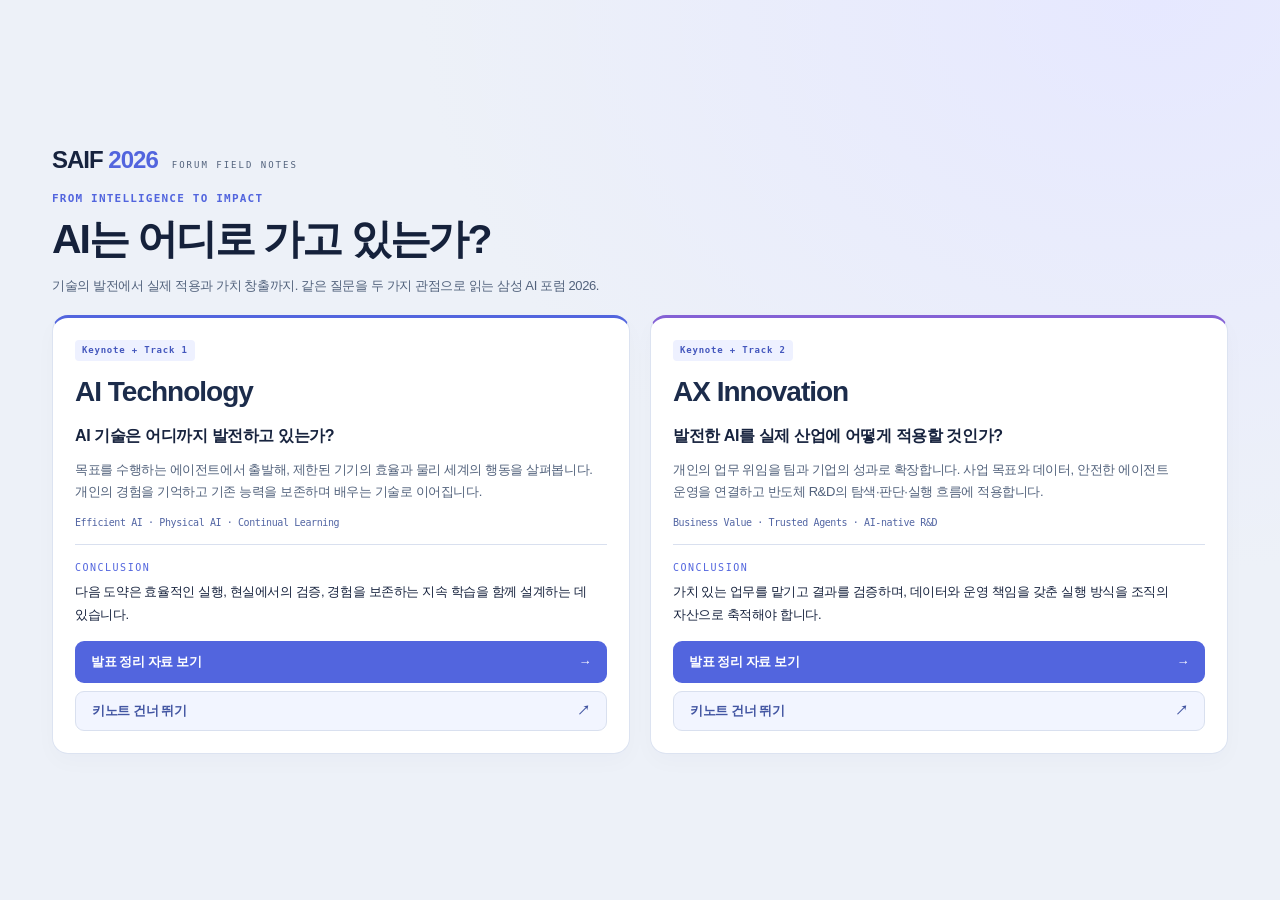
==== index.html @ 1b2054f6 "Group Track 1 sessions and refine presentation content" ====
<!doctype html>
<html lang="ko">
<head>
  <meta charset="utf-8">
  <meta name="viewport" content="width=device-width,initial-scale=1">
  <meta name="theme-color" content="#111a30">
  <link rel="icon" href="data:image/svg+xml,%3Csvg xmlns='http://www.w3.org/2000/svg' viewBox='0 0 32 32'%3E%3Crect width='32' height='32' rx='8' fill='%23111a30'/%3E%3Cpath d='M23 10H12v6h9v6H9' fill='none' stroke='%23b5c2ff' stroke-width='3'/%3E%3C/svg%3E">
  <title>SAIF 2026 · 팀 공유 브리핑</title>
  <link rel="stylesheet" href="./static/style.css?v=15">
</head>
<body class="is-home">
<main id="landing" tabindex="-1" aria-labelledby="landingTitle">
  <div class="landing-brand">SAIF <b>2026</b><span>FORUM FIELD NOTES</span></div>
  <div class="landing-intro"><p class="eyebrow">FROM INTELLIGENCE TO IMPACT</p>
    <h1 id="landingTitle">AI는 어디로 가고 있는가?</h1>
    <p class="landing-description">기술의 발전에서 실제 적용과 가치 창출까지. 같은 질문을 두 가지 관점으로 읽는 삼성 AI 포럼 2026.</p>
  </div>
  <div id="trackCards" class="track-cards"><p role="status">발표 자료를 불러오고 있습니다…</p></div>
  <noscript>발표 자료를 보려면 브라우저에서 JavaScript를 활성화해 주세요.</noscript>
</main>
<aside class="sidebar">
  <a class="brand" href="#/" aria-label="SAIF 2026 트랙 선택으로 이동"><span>SAIF <b>2026</b><small>FORUM FIELD NOTES</small></span></a>
  <div class="edition"><span id="trackLabel">TEAM BRIEFING</span><span id="speakerCount"></span></div>
  <nav id="navigation" aria-label="발표자별 목차"></nav>
  <div class="sidebar-bottom"><span class="dot"></span> 함께 읽고, 다음을 설계하다<small>AGENTIC AI · FROM INTELLIGENCE TO IMPACT</small></div>
</aside>
<div class="workspace">
  <header>
    <div class="breadcrumb">삼성 AI 포럼 <span>/</span> 참석 내용 공유</div>
    <div class="toolbar"><a id="homeLink" href="#/">← SAIF 2026 Tracks</a><button id="presentButton" class="primary" aria-pressed="false">발표 모드 <kbd>F</kbd></button></div>
  </header>
  <div class="mobile-nav"><label for="jumpSelect">발표 이동</label><select id="jumpSelect"></select></div>
  <main id="main" tabindex="-1"><div id="slide" aria-live="polite"><p>발표 자료를 불러오고 있습니다…</p></div></main>
  <footer>
    <div class="position"><span id="counter">—</span><span id="speakerName"></span></div>
    <div id="chapterPages" aria-label="현재 발표자의 장표"></div>
    <div class="paging"><span class="keyhint">← → 이동</span><button id="prev" aria-label="이전 슬라이드" disabled>←</button><button id="next" aria-label="다음 슬라이드" disabled>→</button></div>
  </footer>
  <div class="progress" role="progressbar" aria-label="장표 진행" aria-valuemin="1"><div id="progressFill"></div></div>
</div>
<script src="./static/app.js?v=14"></script>
</body>
</html>
---- static/style.css ----
:root{--paper:#edf1f8;--ink:#17233e;--muted:#52627c;--line:#d9e0ef;--accent:#5265de;--soft:#e5eafa;--white:#ffffff}
*{box-sizing:border-box}
[hidden]{display:none!important}
body{margin:0;background:var(--paper);color:var(--ink);font-family:"Segoe UI","Malgun Gothic",sans-serif;letter-spacing:-.025em}
button,a,input,select{font:inherit}button,a{touch-action:manipulation}button{cursor:pointer;border:1px solid var(--line);border-radius:7px;background:transparent;color:var(--ink);padding:10px 14px}button:hover{background:var(--soft)}button:disabled{opacity:.35;cursor:default}button:focus-visible,a:focus-visible,select:focus-visible,summary:focus-visible{outline:3px solid var(--accent);outline-offset:3px}a{color:inherit}kbd{font-size:10px;margin-left:8px;border:1px solid currentColor;border-radius:3px;padding:2px 4px;opacity:.65}
.sidebar{position:fixed;inset:0 auto 0 0;width:264px;background:#111a30;border-right:1px solid var(--line);padding:30px 18px 20px;display:flex;flex-direction:column}.brand{display:flex;gap:12px;text-decoration:none;font-size:22px;align-items:center;letter-spacing:-1px;padding-left:7px}.brand b{font-weight:400}.brand small{display:block;font-size:9px;letter-spacing:2px;margin-top:6px}.edition{margin:30px 8px 16px;display:flex;justify-content:space-between;font-size:10px;letter-spacing:1.2px;color:var(--muted)}.edition span{color:var(--accent)}
nav{overflow:auto;scrollbar-width:thin;flex:1;padding:3px 5px 12px}nav button{width:100%;text-align:left;display:flex;gap:10px;border:0;margin:2px 0;padding:9px 10px;font-size:11px;align-items:center;line-height:1.55}nav button .num{font-size:10px;color:var(--muted);font-variant-numeric:tabular-nums}nav button.active{background:var(--ink);color:white}nav button.active .num{color:#d0d9ff}.intro-links{padding-bottom:12px;border-bottom:1px solid var(--line);margin-bottom:8px}nav details{border-bottom:1px solid var(--line);padding:3px 0}nav summary{list-style:none;cursor:pointer;display:flex;align-items:center;gap:12px;padding:13px 7px;font-size:13px;font-weight:600}nav summary::-webkit-details-marker{display:none}nav summary small{display:block;font-size:10px;font-weight:400;color:var(--muted);margin-top:4px}.group-number{font-size:10px;color:var(--accent);font-weight:500}.chevron{margin-left:auto;font-size:14px;color:var(--muted);transition:transform .15s}details[open] > summary .chevron{transform:rotate(180deg)}.group-slides{padding:0 0 9px 14px}.current-group > summary{color:var(--accent)}.sidebar-bottom{font-size:11px;padding:18px 7px 0;border-top:1px solid var(--line);margin-top:10px}.sidebar-bottom small{display:block;font-size:7px;letter-spacing:.7px;color:var(--muted);margin-top:8px}.dot{display:inline-block;width:6px;height:6px;border-radius:100%;background:var(--accent);margin-right:6px}
.workspace{margin-left:264px;min-height:100vh;display:flex;flex-direction:column}header{height:76px;flex-shrink:0;border-bottom:1px solid var(--line);margin:0 40px;display:flex;justify-content:space-between;align-items:center;gap:16px}.breadcrumb{font-size:12px;color:var(--muted)}.breadcrumb span{margin:0 12px;color:#91a0bd}.toolbar{display:flex;gap:8px}.toolbar button{font-size:12px}.primary{background:var(--ink);border-color:var(--ink);color:white}.primary:hover{background:#4251be}.mobile-nav{display:none}
main{flex:1;padding:32px 44px;display:flex;flex-direction:column;justify-content:center;max-width:1580px;width:100%;margin:0 auto}.eyebrow{font-size:11px;font-weight:600;letter-spacing:1.7px;color:var(--accent)}.slide-top{display:flex;justify-content:space-between;align-items:center;gap:14px}.chapter-count{font-size:10px;letter-spacing:1px;color:var(--muted);white-space:nowrap}.chapter-count b{color:var(--ink);font-size:14px;margin-left:9px}h1{font-size:clamp(30px,3.15vw,52px);line-height:1.3;letter-spacing:-.055em;margin:20px 0 12px;white-space:pre-line;font-weight:650}.subtitle{font-size:13px;color:var(--muted);line-height:1.7;margin:0 0 25px;word-break:keep-all}
.cards{display:grid;grid-template-columns:repeat(3,minmax(0,1fr));gap:16px}.card{border:1px solid var(--line);background:var(--white);border-radius:10px;padding:23px 21px;min-width:0}.card-label{font-size:9px;letter-spacing:1.4px;font-weight:600;color:var(--muted)}.card h2{font-size:clamp(18px,1.65vw,25px);line-height:1.5;letter-spacing:-.045em;margin:17px 0 13px;word-break:keep-all;overflow-wrap:anywhere}.card ul{list-style:none;margin:0;padding:0}.card li{position:relative;padding-left:12px;font-size:clamp(12px,1.05vw,16px);line-height:1.85;color:#52627c;word-break:keep-all;overflow-wrap:anywhere}.card li+li{margin-top:7px}.card li:before{content:"";width:3px;height:3px;background:#8694d8;border-radius:50%;position:absolute;left:0;top:.85em}.cards.four{grid-template-columns:repeat(2,minmax(0,1fr))}.four .card{padding:18px 21px}.four .card h2{margin:9px 0 8px;font-size:20px}.four .card li{font-size:13px}.detail{display:grid;grid-template-columns:155px minmax(0,1fr);gap:20px;padding:19px 2px;margin-top:18px;border-top:1px solid var(--line);border-bottom:1px solid var(--line)}.detail h2{font-size:12px;line-height:1.75;margin:0;font-weight:650;word-break:keep-all}.detail p{font-size:13px;line-height:1.85;margin:0;color:var(--muted);word-break:keep-all;overflow-wrap:anywhere}.takeaway{margin-top:18px;padding:16px 21px;background:var(--soft);border-left:3px solid var(--ink);border-radius:0 7px 7px 0}.takeaway span{font-size:9px;letter-spacing:1.4px;color:var(--muted)}.takeaway p{font-size:14px;font-weight:500;line-height:1.8;margin:5px 0 0;word-break:keep-all}
.slide--hero h1{font-size:clamp(32px,3.9vw,63px);margin-top:25px}.slide--hero .cards{margin-top:30px}.slide--hero .card{background:transparent;border:0;border-top:1px solid #c6d0ec;border-radius:0;padding:19px 7px 8px}.slide--hero{position:relative}.slide--hero:after{content:"↗";position:absolute;right:12px;top:40px;font-size:145px;line-height:1;color:#dfe4fb;z-index:-1}.slide--metrics .card h2{font-size:clamp(23px,2.15vw,36px)}.slide--metrics .card:last-child{background:var(--ink)}.slide--metrics .card:last-child h2,.slide--metrics .card:last-child li{color:#edf1f8}.slide--metrics .card:last-child .card-label{color:#c5cef2}.slide--performance .card:nth-child(2){background:var(--ink)}.slide--performance .card h2{font-size:clamp(23px,2.3vw,37px)}.slide--performance .card:nth-child(2) h2{color:#c4b5fd}.slide--performance .card:nth-child(2) li,.slide--performance .card:nth-child(2) .card-label{color:#e0e6ff}.slide--flow .card{position:relative}.slide--flow .card:not(:last-child):after{content:"→";position:absolute;right:-15px;top:48%;background:var(--paper);z-index:1;border:1px solid var(--line);border-radius:50%;width:28px;height:28px;text-align:center;line-height:25px}.slide--closing .takeaway{background:var(--ink);border-color:var(--accent);color:var(--paper)}.slide--closing .takeaway span{color:#c5cef2}
footer{margin:0 40px;border-top:1px solid var(--line);padding:17px 0;display:flex;justify-content:space-between;align-items:center;gap:15px;font-size:12px}.position{display:flex;align-items:center;gap:17px}#counter{font-weight:600;letter-spacing:1px}#speakerName{color:var(--muted);font-size:11px}.paging{display:flex;align-items:center;gap:10px}.paging button{padding:8px 15px}.keyhint{font-size:10px;color:var(--muted);margin-right:10px}#chapterPages{display:flex;gap:7px}#chapterPages button{border-radius:50%;height:28px;width:28px;padding:0;font-size:10px}#chapterPages .selected{background:var(--ink);border-color:var(--ink);color:var(--paper)}.progress{height:3px;background:var(--line)}#progressFill{height:100%;background:var(--accent);transition:width .2s}.presenting .sidebar,.presenting .breadcrumb,.presenting .mobile-nav{display:none}.presenting .workspace{margin-left:0}.presenting header{height:54px;justify-content:flex-end}.presenting main{max-width:1400px}.presenting h1{font-size:clamp(35px,3.7vw,58px)}
@media(min-width:1500px){main{padding:40px 55px}.card{padding:27px}.detail p{font-size:15px}.detail{grid-template-columns:170px minmax(0,1fr)}.detail h2{font-size:14px}.takeaway p{font-size:16px}}
@media(max-width:1100px){.sidebar{width:225px;padding:24px 12px}.workspace{margin-left:225px}header{margin:0 26px}.breadcrumb{display:none}header{justify-content:flex-end}main{padding:28px}.card{padding:18px 14px}.card h2{font-size:18px}.card li{font-size:12px}.detail{grid-template-columns:125px minmax(0,1fr);gap:14px}footer{margin:0 26px}#speakerName{display:none}.slide--metrics .card h2{font-size:23px}}
@media(max-width:760px){.sidebar{position:static;width:100%;padding:16px 20px;display:block}.brand{font-size:19px;padding:0}.brand small{font-size:8px}.edition,.sidebar-bottom,nav{display:none}.workspace{margin-left:0;min-height:calc(100vh - 70px)}header{height:60px;margin:0 20px}.toolbar{width:100%;justify-content:space-between}.toolbar button{font-size:11px;padding:9px}kbd{display:none}.mobile-nav{display:flex;gap:10px;align-items:center;margin:18px 20px 0}.mobile-nav label{font-size:11px;white-space:nowrap}.mobile-nav select{min-width:0;width:100%;padding:9px;background:var(--white);border:1px solid var(--line);border-radius:5px;color:var(--ink);font-size:12px}main{padding:25px 20px}.cards,.cards.four{grid-template-columns:1fr}.card{padding:21px}.card h2{font-size:23px;margin:12px 0}.card li{font-size:14px}.four .card h2{font-size:22px}.slide--hero .cards{margin-top:22px}.slide--flow .card:after{display:none!important}.subtitle{font-size:12px;margin-bottom:23px}.detail{grid-template-columns:1fr;gap:8px;padding:18px 0}.detail h2{font-size:14px}.detail p{font-size:13px}.takeaway p{font-size:13px}.slide--hero:after{font-size:95px;top:65px}.presenting h1{font-size:34px}.eyebrow{font-size:10px;letter-spacing:.8px}.chapter-count{font-size:8px}.keyhint{display:none}footer{margin:0 20px;gap:8px}.paging{gap:5px}.paging button{padding:7px 11px}#chapterPages{gap:4px}#chapterPages button{height:23px;width:23px;font-size:9px}#counter{font-size:10px}}
@media(prefers-reduced-motion:reduce){*{transition:none!important;scroll-behavior:auto!important}}

/* The slide is a document; only its inner card collection is a grid. */
#slide{min-width:0;container-type:inline-size}
.slide{display:block;width:100%;min-width:0}
.group-heading{min-width:0;flex:1}
nav summary{align-items:flex-start;gap:9px}
nav summary strong{display:block;font-size:16px;font-weight:750;line-height:1.5;word-break:keep-all;overflow-wrap:anywhere}
nav summary small{font-size:12px;font-weight:400;line-height:1.5;margin-top:5px;white-space:normal;overflow-wrap:anywhere}
.group-number,.chevron{flex-shrink:0;margin-top:5px}
.card-label{overflow-wrap:anywhere}
.slide h1,.slide .subtitle,.slide .takeaway p{overflow-wrap:anywhere}
@container (max-width:700px){
  .cards,.cards.four{grid-template-columns:1fr}
  .card,.four .card{padding:20px}
  .card h2,.four .card h2{font-size:22px;margin:10px 0}
  .card li,.four .card li{font-size:14px}
  .slide--flow .card:after{display:none}
  .detail{grid-template-columns:1fr;gap:8px}
  .detail h2{font-size:14px}
}

/* SAIF visual identity: midnight navigation and luminous blue accents. */
body{background:radial-gradient(ellipse at 90% 0%,#e6e8ff 0,transparent 45%),var(--paper)}
.sidebar{
  --ink:#f0f4ff;--muted:#aab7d2;--line:#2b3650;--soft:#202c46;--accent:#a7b3ff;
  background:linear-gradient(165deg,#17233e 0%,#111a30 65%,#1a2040 100%);
  color:var(--ink);border-right:0;box-shadow:6px 0 24px #15203b0c;
}
.brand{font-size:25px;font-weight:750;letter-spacing:-.8px}
.brand b{font-weight:750;color:#b5c2ff}
.brand small{font-family:Consolas,monospace;font-size:9px;letter-spacing:2.3px;color:#aab7d2}
.edition{font-family:Consolas,monospace;letter-spacing:.5px}
.edition span{background:#293453;border:1px solid #43537a;padding:3px 5px;border-radius:4px;font-size:9px}
nav{scrollbar-color:#465576 transparent}
nav button{border-radius:8px}
nav button.active{background:#5265de;color:#fff;box-shadow:0 4px 14px #050c2133}
nav button.active .num{color:#e0e6ff}
nav .current-group > summary{color:#fff}
.group-number{color:#b3bfff;font-family:Consolas,monospace}
.sidebar-bottom{color:#c4cee3}
.dot{background:#a7b3ff;box-shadow:0 0 0 3px #a7b3ff15}
header{border-bottom-color:#d4ddef}
.breadcrumb{font-weight:500}
.primary{background:#5265de;border-color:#5265de;border-radius:20px;box-shadow:0 4px 12px #5265de20}
.primary:hover{background:#4251be}
.eyebrow{font-family:Consolas,"Malgun Gothic",monospace;letter-spacing:1.2px;font-weight:700}
.chapter-count{font-family:Consolas,monospace;border:1px solid #d6ddf0;border-radius:6px;padding:6px 10px;background:#ffffff80}
h1{font-weight:750;letter-spacing:-.05em;color:#15213b}
.subtitle{color:#566681}
.card{
  --card-accent:#5265de;
  border:1px solid #dce3f1;border-top:3px solid var(--card-accent);border-radius:16px;
  box-shadow:0 8px 22px #243a6506;background:#fff;
}
.card:nth-child(2){--card-accent:#8461d5}
.card:nth-child(3){--card-accent:#3085ae}
.card:nth-child(4){--card-accent:#6376a9}
.card-label{
  display:inline-block;padding:4px 7px;border-radius:4px;
  background:#eef1ff;color:#4457bd;line-height:1.5;letter-spacing:.8px;
  font-family:Consolas,monospace;font-weight:700;
}
.card h2{font-weight:700;color:#1c2c4b}
.card li:before{background:var(--card-accent);width:4px;height:4px}
.detail{border:1px solid #dce3f2;background:#e8edf7;border-radius:12px;padding:18px 20px;gap:20px}
.detail h2{color:#4255a2;font-weight:700}
.detail p{color:#4d5e7b}
.takeaway{
  background:linear-gradient(110deg,#192742,#283457);color:#f4f6ff;
  border:1px solid #34466c;border-left:1px solid #34466c;border-radius:12px;
  box-shadow:0 8px 20px #182b4a08;
}
.takeaway span{color:#bdcaff;font-family:Consolas,monospace;letter-spacing:1.5px}
.takeaway p{color:#f4f6ff;font-weight:550}
.slide--hero:after{display:none}
.slide--hero .card{border:1px solid #dce3f1;border-top:3px solid var(--card-accent);border-radius:16px;background:#fff;padding:23px 21px}
.slide--metrics .card:last-child,.slide--performance .card:nth-child(2){background:linear-gradient(150deg,#26365d,#26305c);border-color:#4c5c89}
.slide--metrics .card:last-child h2,.slide--performance .card:nth-child(2) h2{color:#d1c5ff}
.slide--metrics .card:last-child li,.slide--performance .card:nth-child(2) li{color:#edf1ff}
.slide--metrics .card:last-child .card-label,.slide--performance .card:nth-child(2) .card-label{background:#394b77;color:#e1e7ff}
.slide--flow .card:not(:last-child):after{background:#f5f7ff;border-color:#d2daf1;color:#5265de;font-weight:700}
.slide--closing .takeaway{background:linear-gradient(110deg,#303a77,#514283);border-color:#5c64a6}
.slide--closing .takeaway span{color:#d3d9ff}
#chapterPages button{border-radius:7px;background:#ffffff80}
#chapterPages .selected{background:#5265de;border-color:#5265de;color:#fff}
#chapterPages{flex-wrap:wrap;justify-content:center}
#chapterPages button{flex:0 0 28px}
.detail-links{display:flex;flex-wrap:wrap;gap:8px;margin-top:14px}
.detail-links a{display:inline-block;max-width:100%;padding:8px 11px;border:1px solid #c9d2eb;border-radius:7px;color:#354ba8;background:#f2f5ff;font-size:12px;line-height:1.5;text-decoration:none;overflow-wrap:anywhere}
.detail-links a:hover{background:#e5ebff}
.detail-links a:focus-visible{outline:2px solid #5265de;outline-offset:3px}
@media(max-width:1100px){footer{flex-wrap:wrap}#chapterPages{order:3;flex-basis:100%;padding-top:4px}.paging{margin-left:auto}}
@media(max-width:760px){#chapterPages{gap:5px}#chapterPages button{flex-basis:23px}.position{flex-wrap:wrap;gap:7px}}
.paging button{background:#ffffff99;border-color:#d5ddf0;border-radius:9px}
.paging button:hover{background:#e4e9fc}
#counter{font-family:Consolas,monospace;color:#4255a2}
#progressFill{background:linear-gradient(90deg,#5265de,#9878df)}
.slide--summary h1{font-size:clamp(28px,2.6vw,42px);line-height:1.25;margin:16px 0 10px}
.slide--summary .subtitle{margin-bottom:20px}
.slide--summary .card{padding:20px 23px}
.slide--summary .card h2{font-size:21px;line-height:1.5;margin:10px 0 12px}
.slide--summary .card li{font-size:14px;line-height:1.85}
.slide--summary .card li+li{margin-top:9px}
@container (max-width:700px){.slide--summary .cards{grid-template-columns:1fr}.slide--summary .card{padding:20px}.slide--summary .card h2{font-size:20px}}
@media(max-width:760px){
  .brand{font-size:22px}
  .sidebar{background:linear-gradient(110deg,#17233e,#222b4d)}
  .detail{padding:17px}
  .slide--hero .card{padding:20px}
  .chapter-count{padding:5px 7px}
}

/* Track selection shares the presentation palette, cards and type scale. */
#landing{display:none;max-width:1240px;padding:24px 32px;min-height:100vh;min-height:100dvh;justify-content:center}
.is-home #landing{display:flex}
.is-home>.sidebar,.is-home>.workspace{display:none}
.landing-brand{font-size:24px;font-weight:750;letter-spacing:-1px}
.landing-brand b{color:var(--accent)}
.landing-brand>span{display:inline-block;font:9px Consolas,monospace;letter-spacing:2px;color:var(--muted);margin-left:14px}
.landing-intro{margin:18px 0}
.landing-intro .eyebrow{margin:0}
.landing-intro h1{font-size:clamp(30px,3.2vw,44px);margin:8px 0;word-break:keep-all}
.landing-description{color:var(--muted);font-size:13px;line-height:1.7;margin:0}
.track-cards{display:grid;grid-template-columns:repeat(2,minmax(0,1fr));gap:20px}
.track-card{display:flex;flex-direction:column;padding:22px}
.track-card h2{font-size:28px;margin:10px 0;letter-spacing:-1px}
.track-card>.card-label{align-self:flex-start}
.track-question{font-size:16px;font-weight:650;line-height:1.6;margin:0 0 10px;word-break:keep-all}
.track-summary{font-size:13px;line-height:1.75;color:var(--muted);margin:0 0 10px;word-break:keep-all}
.track-themes{font:10px/1.8 Consolas,monospace;color:#5265a3;margin:0 0 12px}
.track-conclusion{margin-top:auto;border-top:1px solid var(--line);padding-top:12px}
.track-conclusion>span{font:10px Consolas,monospace;letter-spacing:1.5px;color:var(--accent)}
.track-conclusion>p{font-size:13px;line-height:1.75;margin:6px 0 14px;word-break:keep-all}
.track-link{display:flex;justify-content:space-between;align-items:center;background:var(--accent);color:white;border-radius:9px;padding:12px 16px;text-decoration:none;font-size:13px;font-weight:600}
.track-link:hover{background:#4251be}
.skip-keynote{display:flex;justify-content:space-between;align-items:center;margin-top:8px;padding:10px 16px;border:1px solid var(--line);border-radius:9px;background:#f2f5ff;color:#4255a2;text-decoration:none;font-size:13px;font-weight:600}
.skip-keynote:hover{background:var(--soft)}
#homeLink{display:inline-flex;align-items:center;text-decoration:none;font-size:11px;padding:9px 11px;border:1px solid var(--line);border-radius:8px;white-space:nowrap}
#homeLink:hover{background:var(--soft)}
.edition{gap:6px;align-items:center}
#trackLabel{background:transparent;border:0;padding:0;font-size:10px}
#main:focus,#landing:focus{outline:none}
@media(max-width:760px){
  #landing{padding:24px 20px;justify-content:flex-start}
  .landing-intro{margin:22px 0}
  .landing-description{font-size:14px}
  .track-cards{grid-template-columns:1fr;gap:20px}
  .track-card{padding:24px}
  .track-card h2{font-size:30px}
  .track-question{font-size:18px}
  #homeLink{font-size:10px;padding:8px}
}

nav .topic-session{margin-top:10px}
nav .topic-session > summary strong{font-size:18px;color:var(--accent)}
nav .topic-session > details{margin-left:10px;border-bottom:0}
nav .topic-session.current-session > summary{background:var(--soft);border-radius:7px}
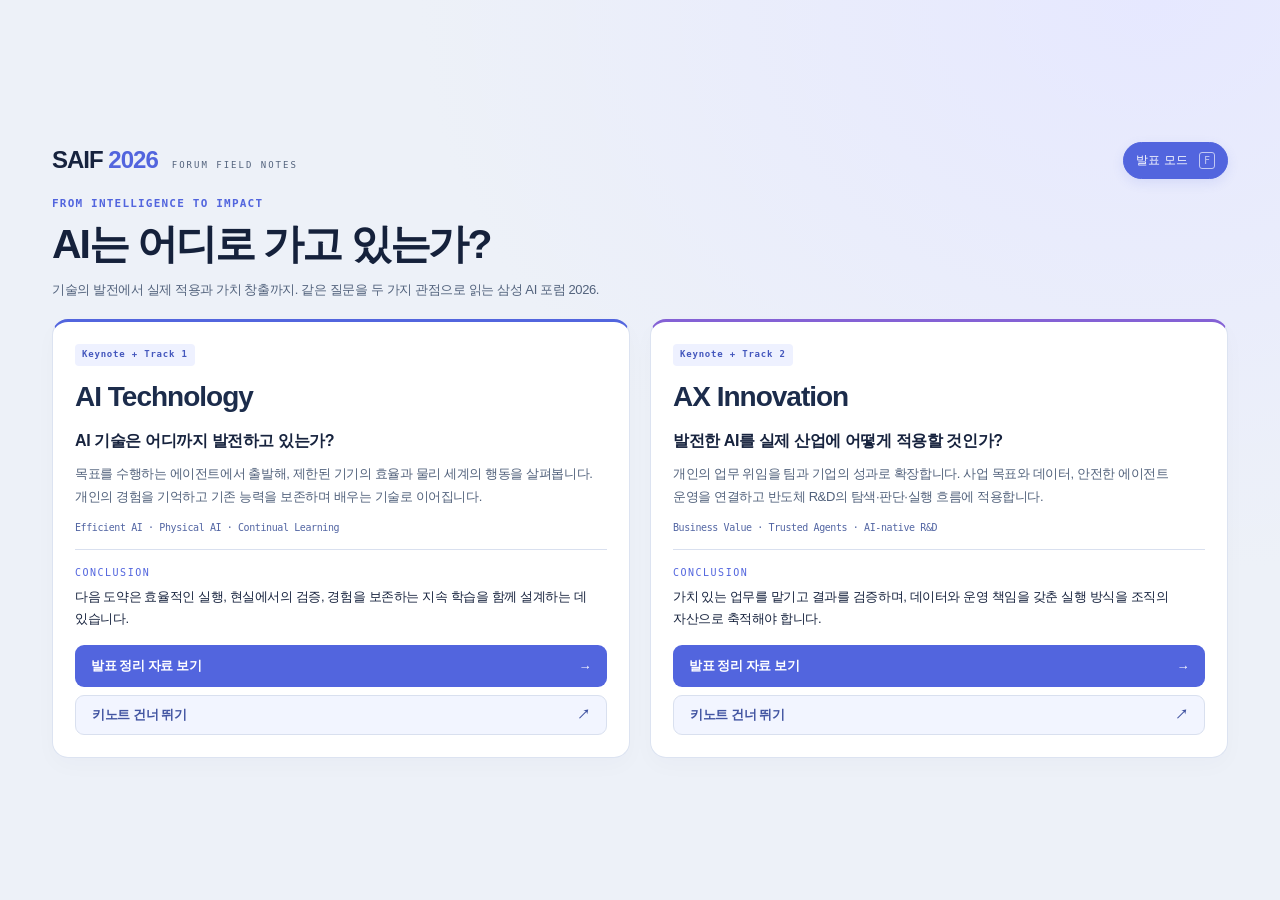
==== commit d30ec9c1: "Restore speaker metadata and enable landing presentation mode" ====
--- a/index.html
+++ b/index.html
@@ -6,11 +6,11 @@
   <meta name="theme-color" content="#111a30">
   <link rel="icon" href="data:image/svg+xml,%3Csvg xmlns='http://www.w3.org/2000/svg' viewBox='0 0 32 32'%3E%3Crect width='32' height='32' rx='8' fill='%23111a30'/%3E%3Cpath d='M23 10H12v6h9v6H9' fill='none' stroke='%23b5c2ff' stroke-width='3'/%3E%3C/svg%3E">
   <title>SAIF 2026 · 팀 공유 브리핑</title>
-  <link rel="stylesheet" href="./static/style.css?v=15">
+  <link rel="stylesheet" href="./static/style.css?v=16">
 </head>
 <body class="is-home">
 <main id="landing" tabindex="-1" aria-labelledby="landingTitle">
-  <div class="landing-brand">SAIF <b>2026</b><span>FORUM FIELD NOTES</span></div>
+  <div class="landing-toolbar"><div class="landing-brand">SAIF <b>2026</b><span>FORUM FIELD NOTES</span></div><button id="landingPresentButton" class="primary" aria-pressed="false">발표 모드 <kbd>F</kbd></button></div>
   <div class="landing-intro"><p class="eyebrow">FROM INTELLIGENCE TO IMPACT</p>
     <h1 id="landingTitle">AI는 어디로 가고 있는가?</h1>
     <p class="landing-description">기술의 발전에서 실제 적용과 가치 창출까지. 같은 질문을 두 가지 관점으로 읽는 삼성 AI 포럼 2026.</p>
@@ -38,6 +38,6 @@
   </footer>
   <div class="progress" role="progressbar" aria-label="장표 진행" aria-valuemin="1"><div id="progressFill"></div></div>
 </div>
-<script src="./static/app.js?v=14"></script>
+<script src="./static/app.js?v=16"></script>
 </body>
 </html>
--- a/static/style.css
+++ b/static/style.css
@@ -131,6 +131,8 @@
 .is-home #landing{display:flex}
 .is-home>.sidebar,.is-home>.workspace{display:none}
 .landing-brand{font-size:24px;font-weight:750;letter-spacing:-1px}
+.landing-toolbar{display:flex;align-items:center;justify-content:space-between;gap:12px;flex-wrap:wrap}
+.landing-toolbar button{font-size:12px;padding:9px 12px;flex-shrink:0}
 .landing-brand b{color:var(--accent)}
 .landing-brand>span{display:inline-block;font:9px Consolas,monospace;letter-spacing:2px;color:var(--muted);margin-left:14px}
 .landing-intro{margin:18px 0}
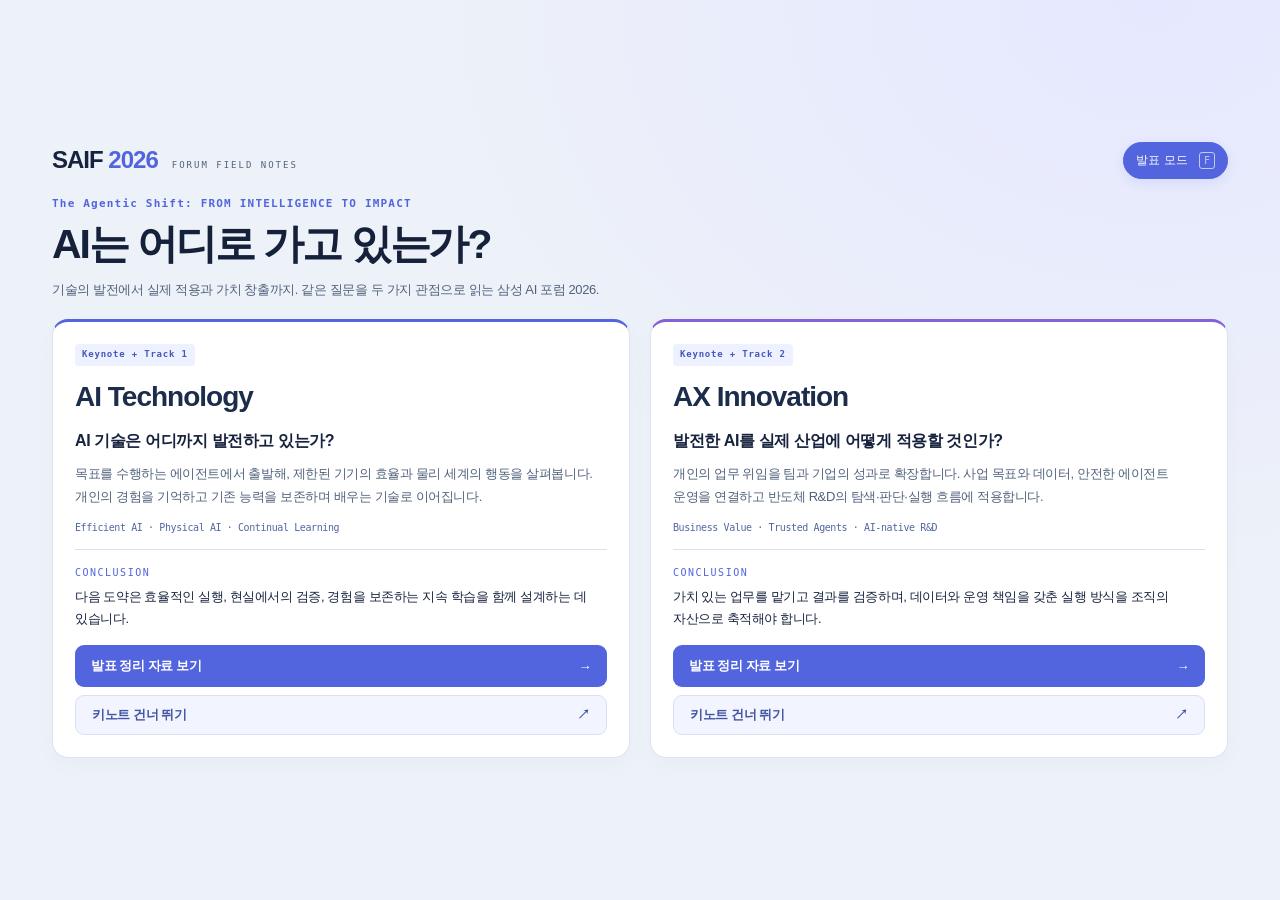
==== commit c59d1195: "Refine world model results and relocate launch scripts" ====
--- a/index.html
+++ b/index.html
@@ -11,7 +11,7 @@
 <body class="is-home">
 <main id="landing" tabindex="-1" aria-labelledby="landingTitle">
   <div class="landing-toolbar"><div class="landing-brand">SAIF <b>2026</b><span>FORUM FIELD NOTES</span></div><button id="landingPresentButton" class="primary" aria-pressed="false">발표 모드 <kbd>F</kbd></button></div>
-  <div class="landing-intro"><p class="eyebrow">FROM INTELLIGENCE TO IMPACT</p>
+  <div class="landing-intro"><p class="eyebrow">The Agentic Shift: FROM INTELLIGENCE TO IMPACT</p>
     <h1 id="landingTitle">AI는 어디로 가고 있는가?</h1>
     <p class="landing-description">기술의 발전에서 실제 적용과 가치 창출까지. 같은 질문을 두 가지 관점으로 읽는 삼성 AI 포럼 2026.</p>
   </div>
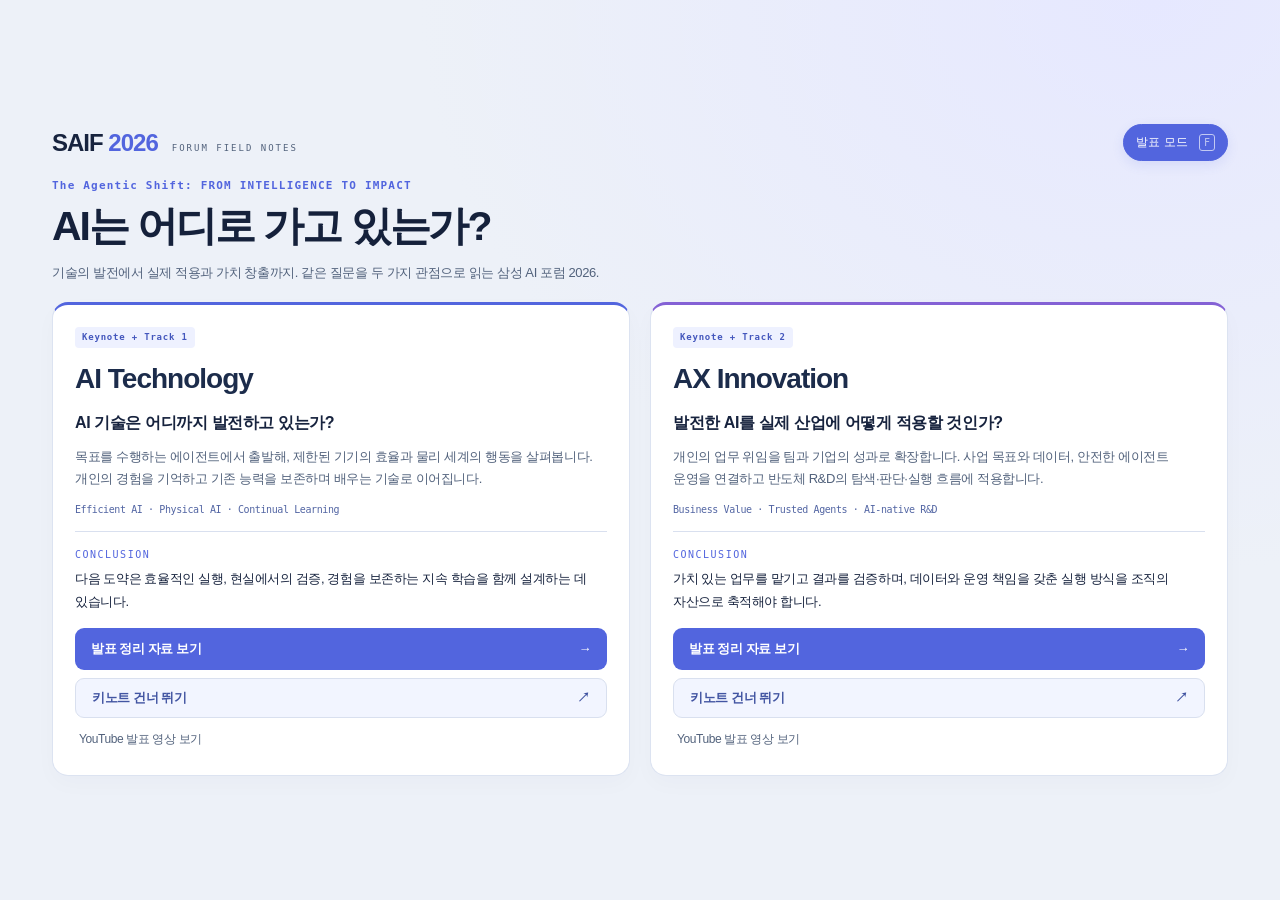
==== commit 9a97b0e5: "Clarify NB-LoRA results and add presentation video links" ====
--- a/index.html
+++ b/index.html
@@ -6,7 +6,7 @@
   <meta name="theme-color" content="#111a30">
   <link rel="icon" href="data:image/svg+xml,%3Csvg xmlns='http://www.w3.org/2000/svg' viewBox='0 0 32 32'%3E%3Crect width='32' height='32' rx='8' fill='%23111a30'/%3E%3Cpath d='M23 10H12v6h9v6H9' fill='none' stroke='%23b5c2ff' stroke-width='3'/%3E%3C/svg%3E">
   <title>SAIF 2026 · 팀 공유 브리핑</title>
-  <link rel="stylesheet" href="./static/style.css?v=16">
+  <link rel="stylesheet" href="./static/style.css?v=17">
 </head>
 <body class="is-home">
 <main id="landing" tabindex="-1" aria-labelledby="landingTitle">
@@ -38,6 +38,6 @@
   </footer>
   <div class="progress" role="progressbar" aria-label="장표 진행" aria-valuemin="1"><div id="progressFill"></div></div>
 </div>
-<script src="./static/app.js?v=16"></script>
+<script src="./static/app.js?v=17"></script>
 </body>
 </html>
--- a/static/style.css
+++ b/static/style.css
@@ -153,6 +153,8 @@
 .track-link:hover{background:#4251be}
 .skip-keynote{display:flex;justify-content:space-between;align-items:center;margin-top:8px;padding:10px 16px;border:1px solid var(--line);border-radius:9px;background:#f2f5ff;color:#4255a2;text-decoration:none;font-size:13px;font-weight:600}
 .skip-keynote:hover{background:var(--soft)}
+.video-link{display:flex;justify-content:space-between;align-items:center;margin-top:8px;padding:5px 4px;color:var(--muted);font-size:12px;text-decoration:none}
+.video-link:hover{color:var(--accent);text-decoration:underline}
 #homeLink{display:inline-flex;align-items:center;text-decoration:none;font-size:11px;padding:9px 11px;border:1px solid var(--line);border-radius:8px;white-space:nowrap}
 #homeLink:hover{background:var(--soft)}
 .edition{gap:6px;align-items:center}
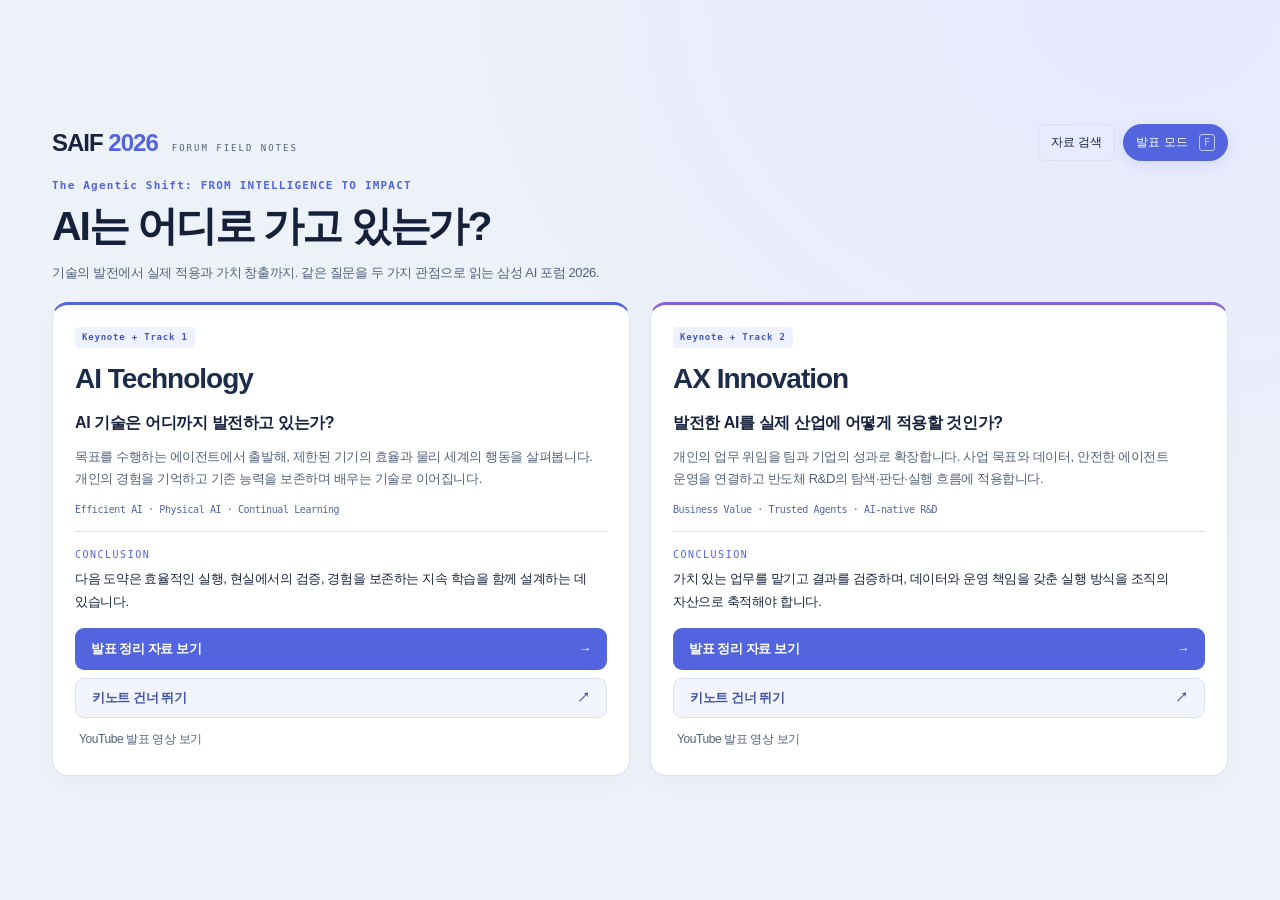
==== commit f3584f88: "Add presentation search and exclude local design documents" ====
--- a/index.html
+++ b/index.html
@@ -6,11 +6,11 @@
   <meta name="theme-color" content="#111a30">
   <link rel="icon" href="data:image/svg+xml,%3Csvg xmlns='http://www.w3.org/2000/svg' viewBox='0 0 32 32'%3E%3Crect width='32' height='32' rx='8' fill='%23111a30'/%3E%3Cpath d='M23 10H12v6h9v6H9' fill='none' stroke='%23b5c2ff' stroke-width='3'/%3E%3C/svg%3E">
   <title>SAIF 2026 · 팀 공유 브리핑</title>
-  <link rel="stylesheet" href="./static/style.css?v=17">
+  <link rel="stylesheet" href="./static/style.css?v=18">
 </head>
 <body class="is-home">
 <main id="landing" tabindex="-1" aria-labelledby="landingTitle">
-  <div class="landing-toolbar"><div class="landing-brand">SAIF <b>2026</b><span>FORUM FIELD NOTES</span></div><button id="landingPresentButton" class="primary" aria-pressed="false">발표 모드 <kbd>F</kbd></button></div>
+  <div class="landing-toolbar"><div class="landing-brand">SAIF <b>2026</b><span>FORUM FIELD NOTES</span></div><div class="landing-actions"><button type="button" data-open-search aria-haspopup="dialog">자료 검색</button><button id="landingPresentButton" class="primary" aria-pressed="false">발표 모드 <kbd>F</kbd></button></div></div>
   <div class="landing-intro"><p class="eyebrow">The Agentic Shift: FROM INTELLIGENCE TO IMPACT</p>
     <h1 id="landingTitle">AI는 어디로 가고 있는가?</h1>
     <p class="landing-description">기술의 발전에서 실제 적용과 가치 창출까지. 같은 질문을 두 가지 관점으로 읽는 삼성 AI 포럼 2026.</p>
@@ -27,7 +27,7 @@
 <div class="workspace">
   <header>
     <div class="breadcrumb">삼성 AI 포럼 <span>/</span> 참석 내용 공유</div>
-    <div class="toolbar"><a id="homeLink" href="#/">← SAIF 2026 Tracks</a><button id="presentButton" class="primary" aria-pressed="false">발표 모드 <kbd>F</kbd></button></div>
+    <div class="toolbar"><a id="homeLink" href="#/">← SAIF 2026 Tracks</a><button type="button" data-open-search aria-haspopup="dialog">자료 검색</button><button id="presentButton" class="primary" aria-pressed="false">발표 모드 <kbd>F</kbd></button></div>
   </header>
   <div class="mobile-nav"><label for="jumpSelect">발표 이동</label><select id="jumpSelect"></select></div>
   <main id="main" tabindex="-1"><div id="slide" aria-live="polite"><p>발표 자료를 불러오고 있습니다…</p></div></main>
@@ -38,6 +38,14 @@
   </footer>
   <div class="progress" role="progressbar" aria-label="장표 진행" aria-valuemin="1"><div id="progressFill"></div></div>
 </div>
-<script src="./static/app.js?v=17"></script>
+<dialog id="searchDialog" aria-labelledby="searchTitle" aria-describedby="searchHelp">
+  <div class="search-header"><h2 id="searchTitle">발표 자료 검색</h2><button id="closeSearch" type="button" aria-label="검색 닫기">닫기 <kbd>Esc</kbd></button></div>
+  <p id="searchHelp">발표 제목, 발표자, 본문의 단어로 검색하세요. 여러 단어를 입력하면 모두 포함된 슬라이드를 찾습니다.</p>
+  <div class="search-controls"><div class="search-query"><label for="searchInput">검색어</label><input id="searchInput" type="search" placeholder="예: 기억 보존, 월드 모델, 이윤수" autocomplete="off" maxlength="200"></div><div><label for="searchScope">검색 범위</label><select id="searchScope"><option value="all">전체 자료</option><option value="ai-technology">AI Technology</option><option value="ax-innovation">AX Innovation</option></select></div></div>
+  <p id="searchStatus" role="status" aria-live="polite"></p>
+  <ol id="searchResults" aria-label="검색 결과"></ol>
+</dialog>
+<script src="./static/app.js?v=19"></script>
+<script src="./static/search.js?v=1"></script>
 </body>
 </html>
--- a/static/style.css
+++ b/static/style.css
@@ -175,3 +175,39 @@
 nav .topic-session > summary strong{font-size:18px;color:var(--accent)}
 nav .topic-session > details{margin-left:10px;border-bottom:0}
 nav .topic-session.current-session > summary{background:var(--soft);border-radius:7px}
+
+/* Search stays available on the landing page and in presentation mode. */
+.landing-actions{display:flex;align-items:center;gap:8px}
+.toolbar{gap:8px;flex-wrap:wrap}
+body.search-open{overflow:hidden}
+#searchDialog{width:min(760px,calc(100vw - 32px));max-height:calc(100dvh - 48px);padding:24px;border:1px solid var(--line);border-radius:18px;background:#f7f9ff;color:var(--ink);box-shadow:0 24px 80px #111a3040}
+#searchDialog[open]{display:flex;flex-direction:column}
+#searchDialog::backdrop{background:#111a3099}
+.search-header{display:flex;align-items:center;justify-content:space-between;gap:12px}
+.search-header h2{margin:0;font-size:22px}
+#closeSearch{flex-shrink:0;font-size:12px}
+#searchHelp{font-size:13px;line-height:1.7;color:var(--muted);margin:12px 0 16px}
+.search-controls{display:flex;gap:12px;align-items:end;flex-shrink:0}
+.search-controls>div{min-width:0}
+.search-query{flex:1}
+.search-controls label{display:block;font-size:12px;font-weight:600;margin-bottom:6px}
+.search-controls input,.search-controls select{width:100%;min-height:44px;border:1px solid #b9c5df;border-radius:8px;background:#fff;color:var(--ink);padding:10px;font:inherit;font-size:14px}
+#searchStatus{font-size:12px;color:var(--muted);line-height:1.6;margin:14px 0;flex-shrink:0}
+#searchResults{list-style:none;margin:0;padding:0;overflow-y:auto;overscroll-behavior:contain;min-height:0}
+#searchResults li+li{margin-top:10px}
+.search-result{display:flex;flex-direction:column;gap:7px;text-decoration:none;padding:16px;border:1px solid var(--line);border-radius:10px;background:#fff;overflow-wrap:anywhere}
+.search-result:hover{border-color:var(--accent);background:#f0f3ff}
+.search-result:focus-visible{outline-offset:-3px}
+.search-result strong{font-size:17px;line-height:1.5}
+.search-result-meta{font-size:11px;color:#4255a2}
+.search-result-speaker,.search-excerpt{font-size:12px;color:var(--muted);line-height:1.7}
+.search-result mark{background:#ffe7a6;color:#17233e;border-radius:2px}
+@media(max-width:760px){
+  .toolbar{gap:5px}
+  .toolbar button{padding:8px;font-size:11px}
+  #homeLink{font-size:9px;padding:8px 5px}
+  #searchDialog{padding:18px;width:calc(100vw - 20px);max-height:calc(100dvh - 20px)}
+  .search-controls{flex-direction:column;align-items:stretch}
+  .search-header h2{font-size:19px}
+  .search-result{padding:13px}
+}
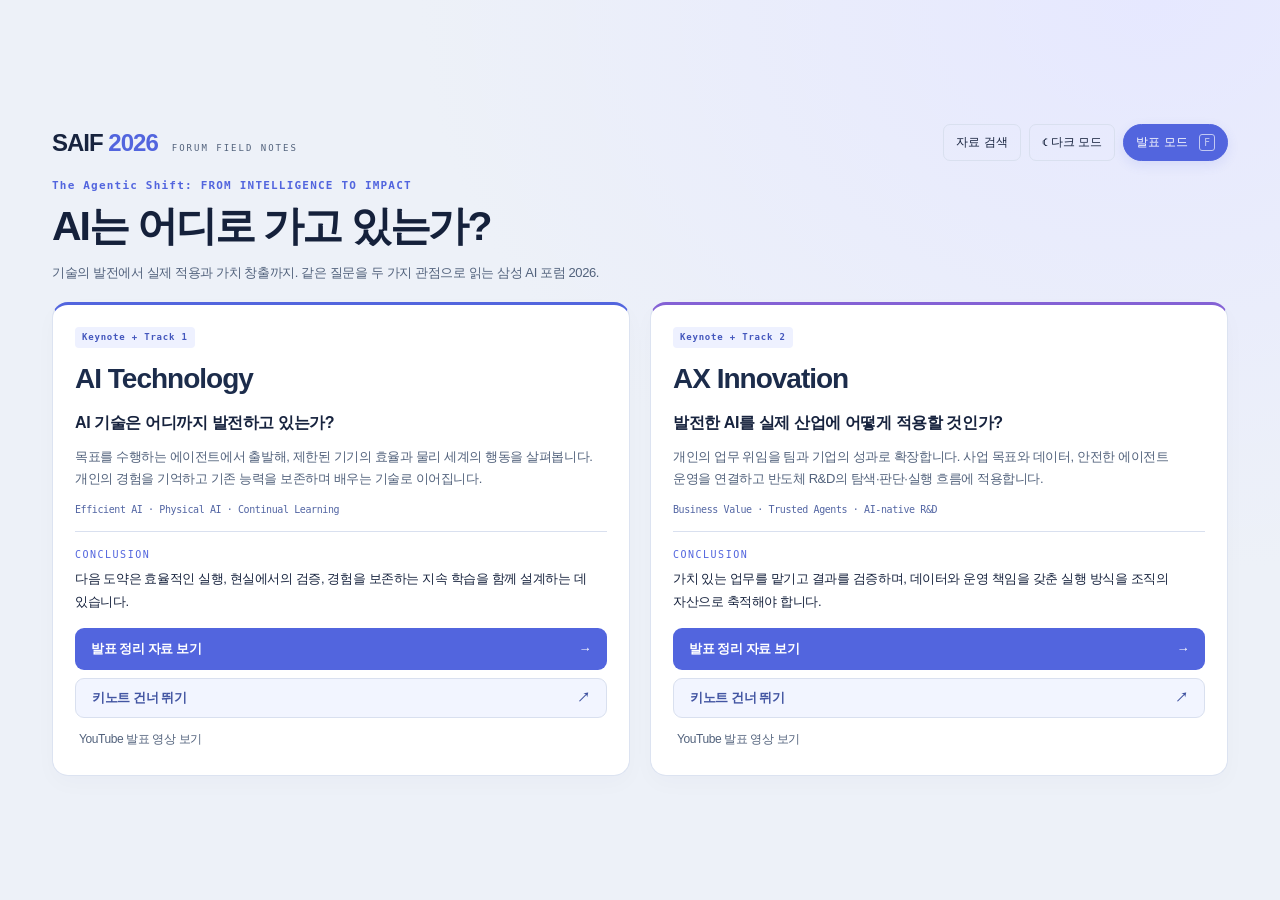
==== commit dcafc392: "update : dark theme" ====
--- a/index.html
+++ b/index.html
@@ -6,11 +6,12 @@
   <meta name="theme-color" content="#111a30">
   <link rel="icon" href="data:image/svg+xml,%3Csvg xmlns='http://www.w3.org/2000/svg' viewBox='0 0 32 32'%3E%3Crect width='32' height='32' rx='8' fill='%23111a30'/%3E%3Cpath d='M23 10H12v6h9v6H9' fill='none' stroke='%23b5c2ff' stroke-width='3'/%3E%3C/svg%3E">
   <title>SAIF 2026 · 팀 공유 브리핑</title>
-  <link rel="stylesheet" href="./static/style.css?v=18">
+  <script src="./static/theme.js"></script>
+  <link rel="stylesheet" href="./static/style.css?v=21">
 </head>
 <body class="is-home">
 <main id="landing" tabindex="-1" aria-labelledby="landingTitle">
-  <div class="landing-toolbar"><div class="landing-brand">SAIF <b>2026</b><span>FORUM FIELD NOTES</span></div><div class="landing-actions"><button type="button" data-open-search aria-haspopup="dialog">자료 검색</button><button id="landingPresentButton" class="primary" aria-pressed="false">발표 모드 <kbd>F</kbd></button></div></div>
+  <div class="landing-toolbar"><div class="landing-brand">SAIF <b>2026</b><span>FORUM FIELD NOTES</span></div><div class="landing-actions"><button type="button" data-open-search aria-haspopup="dialog">자료 검색</button><button type="button" data-theme-toggle aria-label="&#45796;&#53356; &#47784;&#46300;" aria-pressed="false" title="&#53580;&#47560; &#51204;&#54872; (T)" hidden></button><button id="landingPresentButton" class="primary" aria-pressed="false">발표 모드 <kbd>F</kbd></button></div></div>
   <div class="landing-intro"><p class="eyebrow">The Agentic Shift: FROM INTELLIGENCE TO IMPACT</p>
     <h1 id="landingTitle">AI는 어디로 가고 있는가?</h1>
     <p class="landing-description">기술의 발전에서 실제 적용과 가치 창출까지. 같은 질문을 두 가지 관점으로 읽는 삼성 AI 포럼 2026.</p>
@@ -27,7 +28,7 @@
 <div class="workspace">
   <header>
     <div class="breadcrumb">삼성 AI 포럼 <span>/</span> 참석 내용 공유</div>
-    <div class="toolbar"><a id="homeLink" href="#/">← SAIF 2026 Tracks</a><button type="button" data-open-search aria-haspopup="dialog">자료 검색</button><button id="presentButton" class="primary" aria-pressed="false">발표 모드 <kbd>F</kbd></button></div>
+    <div class="toolbar"><a id="homeLink" href="#/">← SAIF 2026 Tracks</a><button type="button" data-open-search aria-haspopup="dialog">자료 검색</button><button type="button" data-theme-toggle aria-label="&#45796;&#53356; &#47784;&#46300;" aria-pressed="false" title="&#53580;&#47560; &#51204;&#54872; (T)" hidden></button><button id="presentButton" class="primary" aria-pressed="false">발표 모드 <kbd>F</kbd></button></div>
   </header>
   <div class="mobile-nav"><label for="jumpSelect">발표 이동</label><select id="jumpSelect"></select></div>
   <main id="main" tabindex="-1"><div id="slide" aria-live="polite"><p>발표 자료를 불러오고 있습니다…</p></div></main>
@@ -40,12 +41,12 @@
 </div>
 <dialog id="searchDialog" aria-labelledby="searchTitle" aria-describedby="searchHelp">
   <div class="search-header"><h2 id="searchTitle">발표 자료 검색</h2><button id="closeSearch" type="button" aria-label="검색 닫기">닫기 <kbd>Esc</kbd></button></div>
-  <p id="searchHelp">발표 제목, 발표자, 본문의 단어로 검색하세요. 여러 단어를 입력하면 모두 포함된 슬라이드를 찾습니다.</p>
-  <div class="search-controls"><div class="search-query"><label for="searchInput">검색어</label><input id="searchInput" type="search" placeholder="예: 기억 보존, 월드 모델, 이윤수" autocomplete="off" maxlength="200"></div><div><label for="searchScope">검색 범위</label><select id="searchScope"><option value="all">전체 자료</option><option value="ai-technology">AI Technology</option><option value="ax-innovation">AX Innovation</option></select></div></div>
+  <p id="searchHelp">발표명, 발표자, 키워드로 검색할 수 있습니다. 여러 단어를 입력하면 모두 포함된 슬라이드를 찾습니다.</p>
+  <div class="search-controls"><div><label for="searchScope">검색 범위</label><select id="searchScope"><option value="all">전체 자료</option><option value="ai-technology">AI Technology</option><option value="ax-innovation">AX Innovation</option></select></div><div class="search-query"><label for="searchInput">검색어</label><input id="searchInput" type="search" placeholder="발표명, 발표자 또는 키워드를 입력하세요" autocomplete="off" maxlength="200"></div><button id="submitSearch" type="button" class="primary">검색</button></div>
   <p id="searchStatus" role="status" aria-live="polite"></p>
   <ol id="searchResults" aria-label="검색 결과"></ol>
 </dialog>
 <script src="./static/app.js?v=19"></script>
-<script src="./static/search.js?v=1"></script>
+<script src="./static/search.js?v=2"></script>
 </body>
 </html>
--- a/static/style.css
+++ b/static/style.css
@@ -180,7 +180,7 @@
 .landing-actions{display:flex;align-items:center;gap:8px}
 .toolbar{gap:8px;flex-wrap:wrap}
 body.search-open{overflow:hidden}
-#searchDialog{width:min(760px,calc(100vw - 32px));max-height:calc(100dvh - 48px);padding:24px;border:1px solid var(--line);border-radius:18px;background:#f7f9ff;color:var(--ink);box-shadow:0 24px 80px #111a3040}
+#searchDialog{width:min(760px,calc(100vw - 32px));height:min(720px,calc(100dvh - 48px));max-height:calc(100dvh - 48px);padding:24px;border:1px solid var(--line);border-radius:18px;background:#f7f9ff;color:var(--ink);box-shadow:0 24px 80px #111a3040}
 #searchDialog[open]{display:flex;flex-direction:column}
 #searchDialog::backdrop{background:#111a3099}
 .search-header{display:flex;align-items:center;justify-content:space-between;gap:12px}
@@ -190,10 +190,11 @@
 .search-controls{display:flex;gap:12px;align-items:end;flex-shrink:0}
 .search-controls>div{min-width:0}
 .search-query{flex:1}
+#submitSearch{min-height:44px;flex-shrink:0;border-radius:8px}
 .search-controls label{display:block;font-size:12px;font-weight:600;margin-bottom:6px}
 .search-controls input,.search-controls select{width:100%;min-height:44px;border:1px solid #b9c5df;border-radius:8px;background:#fff;color:var(--ink);padding:10px;font:inherit;font-size:14px}
 #searchStatus{font-size:12px;color:var(--muted);line-height:1.6;margin:14px 0;flex-shrink:0}
-#searchResults{list-style:none;margin:0;padding:0;overflow-y:auto;overscroll-behavior:contain;min-height:0}
+#searchResults{list-style:none;margin:0;padding:0;overflow-y:auto;overscroll-behavior:contain;min-height:0;flex:1;scrollbar-gutter:stable}
 #searchResults li+li{margin-top:10px}
 .search-result{display:flex;flex-direction:column;gap:7px;text-decoration:none;padding:16px;border:1px solid var(--line);border-radius:10px;background:#fff;overflow-wrap:anywhere}
 .search-result:hover{border-color:var(--accent);background:#f0f3ff}
@@ -206,8 +207,40 @@
   .toolbar{gap:5px}
   .toolbar button{padding:8px;font-size:11px}
   #homeLink{font-size:9px;padding:8px 5px}
-  #searchDialog{padding:18px;width:calc(100vw - 20px);max-height:calc(100dvh - 20px)}
+  #searchDialog{padding:18px;width:calc(100vw - 20px);height:min(720px,calc(100dvh - 20px));max-height:calc(100dvh - 20px)}
   .search-controls{flex-direction:column;align-items:stretch}
   .search-header h2{font-size:19px}
   .search-result{padding:13px}
 }
+
+/* Theme palette follows kobong-site-template. */
+:root{color-scheme:light}
+html[data-theme="dark"]{color-scheme:dark;--paper:#111a2c;--ink:#edf2ff;--muted:#aebcd4;--line:#35425e;--accent:#a7b3ff;--soft:#263650;--white:#1b2941}
+[data-theme-toggle]{white-space:nowrap}
+
+html[data-theme="dark"] body{background:radial-gradient(ellipse at 90% 0%,#5265de0d 0,transparent 45%),var(--paper)}
+html[data-theme="dark"] header{border-color:var(--line)}
+html[data-theme="dark"] :is(h1,.card h2){color:var(--ink)}
+html[data-theme="dark"] :is(.subtitle,.card li,.detail p){color:var(--muted)}
+html[data-theme="dark"] :is(.card,.slide--hero .card){background:var(--white);border-color:var(--line);border-top-color:var(--card-accent)}
+html[data-theme="dark"] .card{--card-accent:#a7b3ff}
+html[data-theme="dark"] .card:nth-child(2){--card-accent:#c9afff}
+html[data-theme="dark"] .card:nth-child(3){--card-accent:#78c8ec}
+html[data-theme="dark"] .card:nth-child(4){--card-accent:#aebcd4}
+html[data-theme="dark"] :is(.chapter-count,.card-label,.detail,.detail-links a,.skip-keynote){background:var(--soft);border-color:var(--line)}
+html[data-theme="dark"] :is(.card-label,.detail h2,.detail-links a,.track-themes,.skip-keynote,.search-result-meta,#counter){color:var(--accent)}
+html[data-theme="dark"] :is(.detail-links a:hover,.skip-keynote:hover){background:#304365}
+html[data-theme="dark"] :is(.slide--metrics .card:last-child,.slide--performance .card:nth-child(2)){background:linear-gradient(150deg,#26365d,#26305c);border-color:#4c5c89}
+html[data-theme="dark"] :is(.slide--metrics .card:last-child,.slide--performance .card:nth-child(2)) h2{color:#d1c5ff}
+html[data-theme="dark"] :is(.slide--metrics .card:last-child,.slide--performance .card:nth-child(2)) li{color:#edf1ff}
+html[data-theme="dark"] :is(.slide--metrics .card:last-child,.slide--performance .card:nth-child(2)) .card-label{background:#394b77;color:#e1e7ff}
+html[data-theme="dark"] .slide--flow .card:not(:last-child):after{background:var(--soft);border-color:var(--line);color:var(--accent)}
+html[data-theme="dark"] :is(#chapterPages button,.paging button,.search-result,.search-controls input,.search-controls select){background:var(--white);border-color:var(--line)}
+html[data-theme="dark"] :is(.paging button:hover,.search-result:hover,#chapterPages button:hover){background:var(--soft)}
+html[data-theme="dark"] :is(#chapterPages .selected,.track-link){background:#5265de;border-color:#5265de;color:white}
+html[data-theme="dark"] .track-link:hover{background:#4251be}
+html[data-theme="dark"] #searchDialog{background:var(--paper)}
+/* Allow the extra control to wrap without overlapping the slide on narrow screens. */
+.workspace header,.presenting header{height:auto;min-height:76px;padding-block:10px}
+.landing-actions{flex-wrap:wrap}
+@media(max-width:760px){.workspace header,.presenting header{min-height:60px}.toolbar{justify-content:flex-end}.landing-toolbar button{padding:9px;font-size:11px}}
